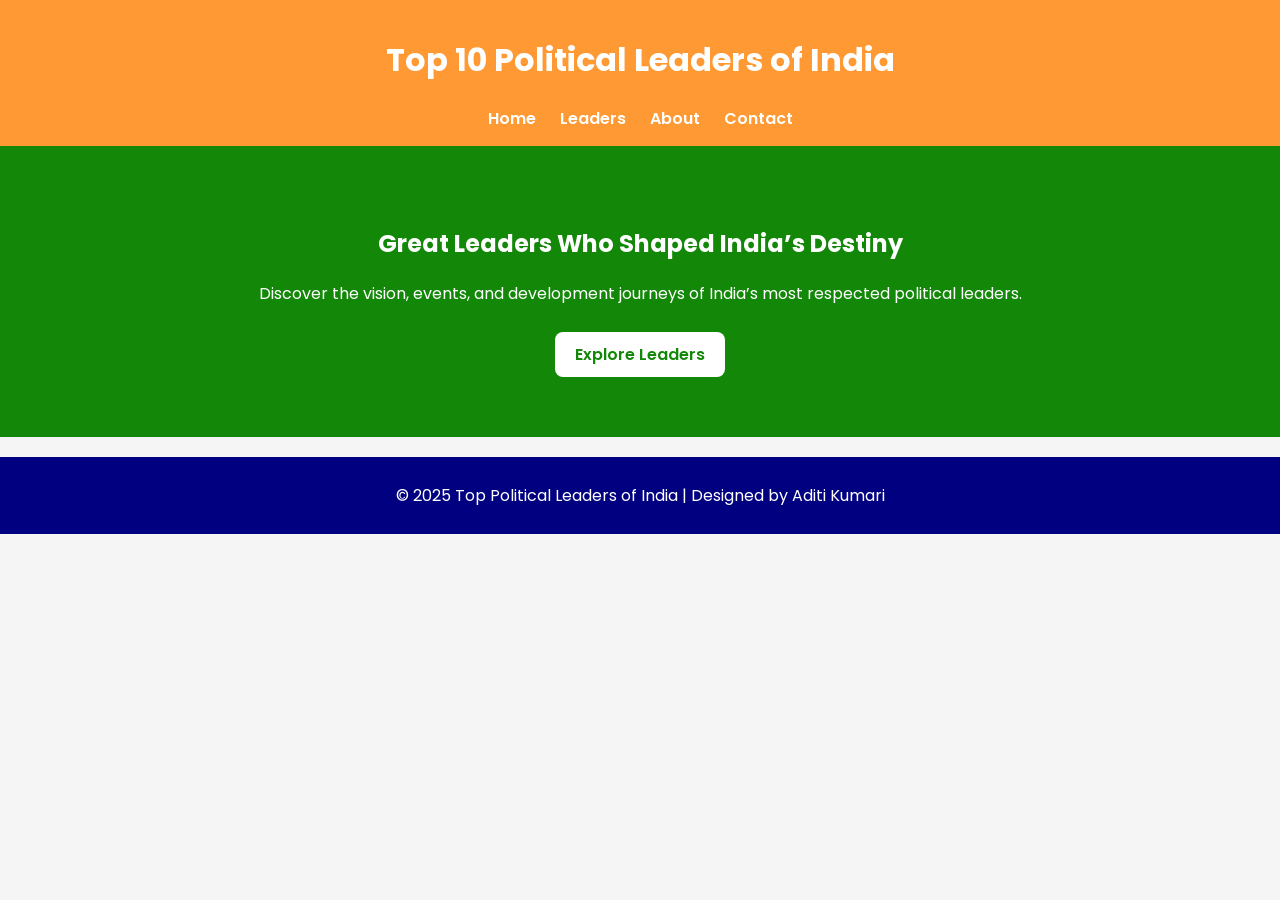
==== index.html @ ae724220 "Initial commit" ====
<!DOCTYPE html>
<html lang="en">
<head>
  <meta charset="UTF-8" />
  <meta name="viewport" content="width=device-width, initial-scale=1.0" />
  <title>Top 10 Political Leaders of India</title>
  <link rel="stylesheet" href="css/style.css" />
  <link rel="preconnect" href="https://fonts.googleapis.com">
  <link rel="preconnect" href="https://fonts.gstatic.com" crossorigin>
  <link href="https://fonts.googleapis.com/css2?family=Poppins:wght@400;600;700&display=swap" rel="stylesheet">
</head>
<body>
  <header>
    <h1>Top 10 Political Leaders of India</h1>
    <nav>
      <a href="index.html">Home</a>
      <a href="leaders.html">Leaders</a>
      <a href="about.html">About</a>
      <a href="contact.html">Contact</a>
    </nav>
  </header>

  <section class="hero">
    <h2>Great Leaders Who Shaped India’s Destiny</h2>
    <p>Discover the vision, events, and development journeys of India’s most respected political leaders.</p>
    <a href="leaders.html" class="btn">Explore Leaders</a>
  </section>

  <footer>
    <p>© 2025 Top Political Leaders of India | Designed by Aditi Kumari</p>
  </footer>
</body>
</html>
---- css/style.css ----
/* Google Font */
@import url('https://fonts.googleapis.com/css2?family=Poppins:wght@400;600;700&display=swap');

body {
  font-family: 'Poppins', Arial, sans-serif;
  margin: 0;
  background: #f5f5f5;
  color: #333;
}

header {
  background: #ff9933;
  color: white;
  padding: 15px;
  text-align: center;
}

nav a {
  color: white;
  margin: 0 10px;
  text-decoration: none;
  font-weight: 600;
  transition: opacity 0.3s ease;
}

nav a:hover {
  opacity: 0.8;
}

.hero {
  text-align: center;
  padding: 60px 20px;
  background: #138808;
  color: white;
}

.btn {
  display: inline-block;
  background: #fff;
  color: #138808;
  padding: 10px 20px;
  text-decoration: none;
  border-radius: 8px;
  margin-top: 10px;
  font-weight: 600;
  border: none;
  cursor: pointer;
  transition: transform 0.3s ease, box-shadow 0.3s ease;
}

.btn:hover {
  transform: translateY(-2px);
  box-shadow: 0 4px 8px rgba(0, 0, 0, 0.1);
}

/* --- New Filter/Search Bar Styles --- */
.controls-container {
  padding: 20px;
  display: flex;
  flex-wrap: wrap;
  justify-content: center;
  align-items: center;
  gap: 20px;
  background-color: #eee;
}

#searchBar {
  padding: 10px 15px;
  border: 1px solid #ccc;
  border-radius: 8px;
  font-size: 1rem;
  width: 300px;
  max-width: 100%;
}

.filter-nav {
  display: flex;
  gap: 10px;
}

.filter-btn {
  padding: 10px 15px;
  font-size: 0.9rem;
  font-weight: 600;
  background: #fff;
  color: #555;
  border: 1px solid #ccc;
  border-radius: 8px;
  cursor: pointer;
  transition: background-color 0.3s ease, color 0.3s ease;
}

.filter-btn:hover {
  background: #f0f0f0;
}

.filter-btn.active {
  background: #138808;
  color: white;
  border-color: #138808;
}

/* --- Grid & Card Styles --- */
.leaders-grid {
  display: grid;
  grid-template-columns: repeat(auto-fit, minmax(240px, 1fr));
  gap: 20px;
  padding: 20px;
}

.leader-card {
  background: white;
  padding: 10px;
  border-radius: 10px;
  text-align: center;
  box-shadow: 0 2px 5px rgba(0, 0, 0, 0.1);
  transition: transform 0.3s ease, box-shadow 0.3s ease;
}

.leader-card:hover {
  transform: translateY(-5px) scale(1.02);
  box-shadow: 0 8px 15px rgba(0, 0, 0, 0.15);
}

.leader-card img {
  width: 100%;
  height: 200px;
  border-radius: 10px;
  object-fit: contain; /* This is the fix for the image display */
  background-color: #f9f9f9; /* Optional: Adds a light background */
}

.leader-card h3 {
  color: #333;
}

.leader-card p {
  color: #666;
  font-size: 0.9rem;
}

/* --- New Modal Styles --- */
.modal-overlay {
  position: fixed;
  top: 0;
  left: 0;
  width: 100%;
  height: 100%;
  background: rgba(0, 0, 0, 0.7);
  display: none; /* Hidden by default */
  justify-content: center;
  align-items: center;
  z-index: 1000;
  padding: 20px;
  box-sizing: border-box;
}

.modal-overlay.active {
  display: flex; /* Shown when active */
}

.modal-content {
  background: white;
  padding: 30px;
  border-radius: 10px;
  width: 100%;
  max-width: 600px;
  max-height: 90vh;
  overflow-y: auto;
  position: relative;
  box-shadow: 0 10px 30px rgba(0, 0, 0, 0.2);
}

.modal-close {
  position: absolute;
  top: 15px;
  right: 15px;
  font-size: 2rem;
  color: #aaa;
  background: none;
  border: none;
  cursor: pointer;
  line-height: 1;
}

#modalBody img {
  width: 200px;
  height: 200px;
  border-radius: 10px;
  object-fit: cover; 
  float: right;
  margin-left: 20px;
  margin-bottom: 10px;
}

#modalBody h2 {
  margin-top: 0;
  color: #138808;
}

#modalBody h3 {
  margin-top: 20px;
  border-bottom: 2px solid #f0f0f0;
  padding-bottom: 5px;
}

#modalBody ul {
  padding-left: 20px;
  line-height: 1.6;
}

/* --- Other Pages --- */
.about, .contact {
  max-width: 800px;
  margin: 20px auto;
  padding: 20px;
  background: white;
  border-radius: 8px;
  box-shadow: 0 2px 5px rgba(0,0,0,0.1);
}

/* Contact Form */
.contact form {
  display: flex;
  flex-direction: column;
  gap: 15px;
}
.contact label {
  font-weight: 600;
}
.contact input, .contact textarea {
  padding: 10px;
  border: 1px solid #ccc;
  border-radius: 5px;
  font-family: 'Poppins', sans-serif;
  font-size: 1rem;
}
.contact button {
  padding: 12px;
  font-size: 1.1rem;
  background: #138808;
  color: white;
  border: none;
  border-radius: 8px;
  cursor: pointer;
  transition: background-color 0.3s ease;
}
.contact button:hover {
  background: #106c07;
}


/* Footer */
footer {
  background: #000080;
  color: white;
  text-align: center;
  padding: 10px;
  margin-top: 20px;
}

/* --- New Modal Detail Styles --- */

/* Rename old modal image class to be specific */
#modalBody .modal-portrait {
  width: 200px;
  height: 200px;
  border-radius: 10px;
  object-fit: cover;
  float: right;
  margin-left: 20px;
  margin-bottom: 10px;
}

/* Style for the new bio */
.bio {
  font-size: 0.95rem;
  line-height: 1.6;
  margin: 15px 0;
  font-style: italic;
  color: #555;
}

/* Style for the new quote */
.quote {
  font-size: 1.1rem;
  font-weight: 600;
  font-style: italic;
  color: #138808; /* Use theme color */
  border-left: 4px solid #ff9933; /* Use theme color */
  padding-left: 15px;
  margin: 20px 0;
}

/* Style for the new "Read More" button */
.wiki-btn {
  background-color: #555;
  color: white;
  margin-top: 20px;
}
.wiki-btn:hover {
  background-color: #333;
}

/* Styles for the new Event List */
.event-list {
  list-style-type: none;
  padding-left: 0;
}

.event-item {
  display: flex;
  align-items: center;
  gap: 15px;
  margin-bottom: 15px;
  background: #f9f9f9;
  border-radius: 8px;
  padding: 10px;
}

.event-item .event-image {
  width: 100px;
  height: 75px;
  object-fit: cover;
  border-radius: 5px;
  flex-shrink: 0; /* Prevents image from shrinking */
}

.event-item p {
  margin: 0;
  font-size: 0.9rem;
  line-height: 1.4;
}
/* --- New Event Link Styles --- */

.event-link {
  text-decoration: none; /* Removes the underline */
  color: inherit; /* Makes the text use the default color */
  display: block; /* Makes the link take up the full width */
  border-radius: 8px; /* Matches the event-item radius */
  transition: background-color 0.3s ease;
}

.event-link:hover .event-item {
  background-color: #e9e9e9; /* Adds a hover effect */
  box-shadow: 0 2px 4px rgba(0,0,0,0.1);
}
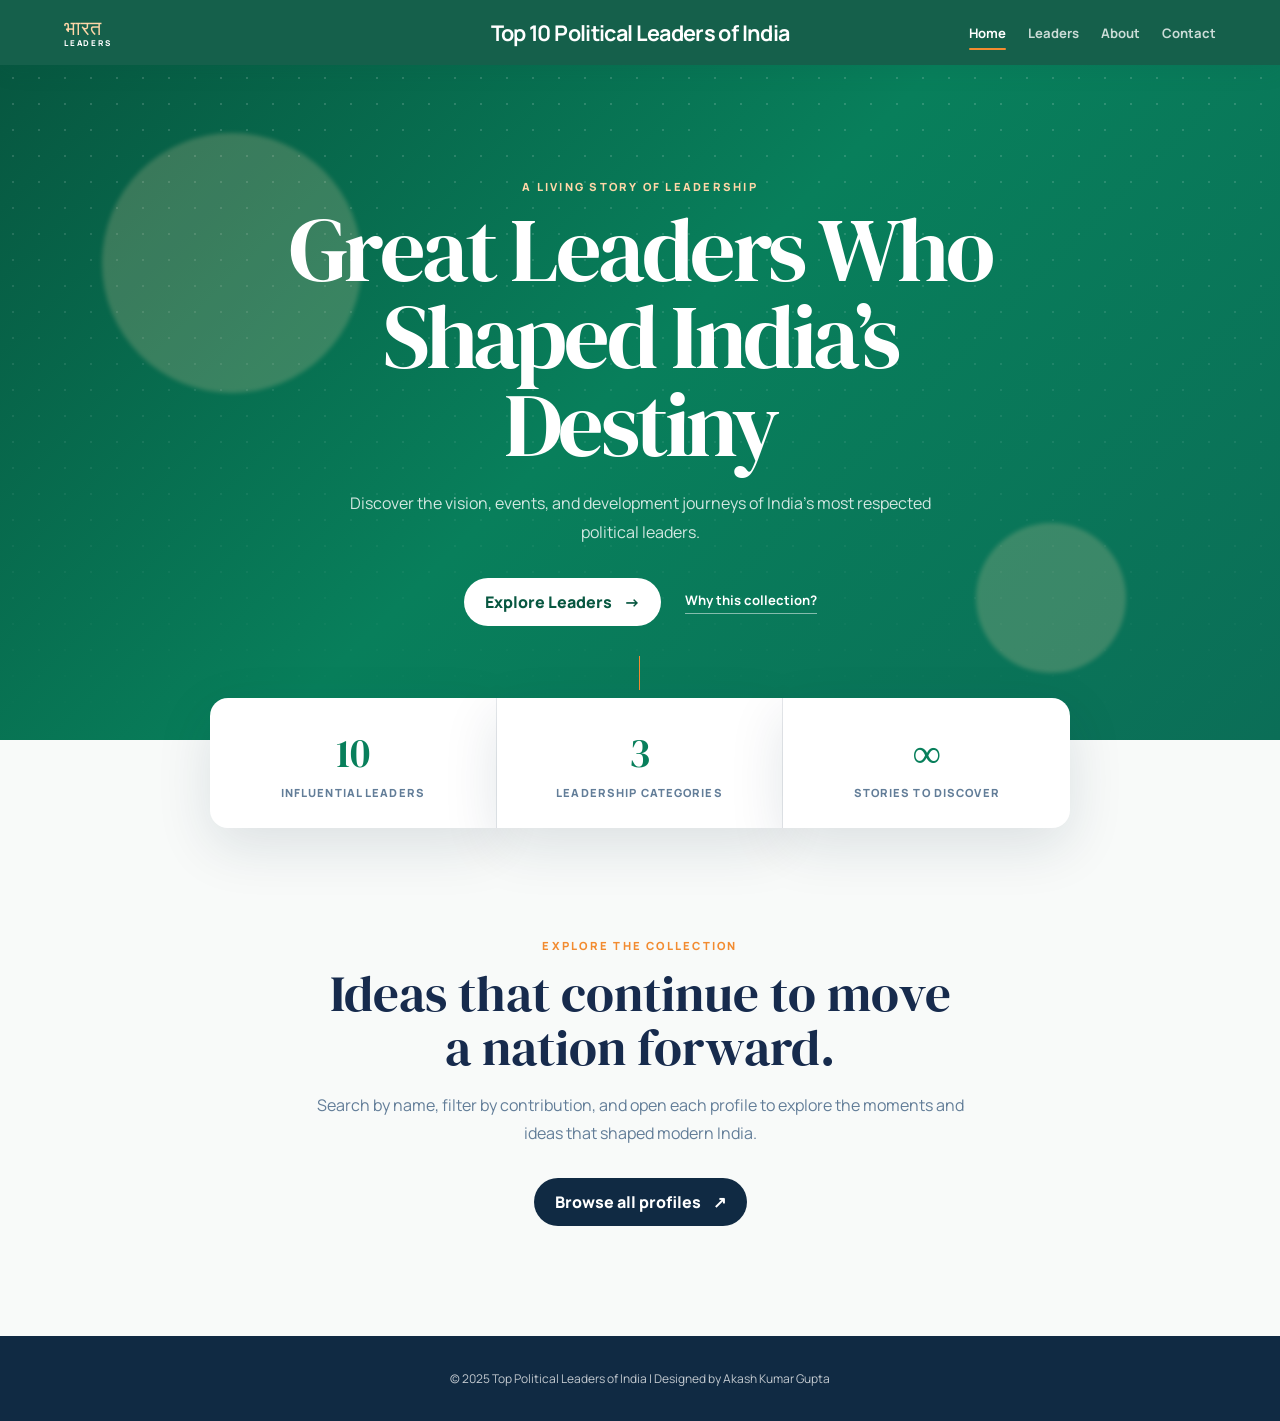
==== commit 38799f51: "Enhance leaders website experience Co-authored-by: Copilot <223556219+Copilot@users.noreply.github.c" ====
--- a/index.html
+++ b/index.html
@@ -9,11 +9,12 @@
   <link rel="preconnect" href="https://fonts.gstatic.com" crossorigin>
   <link href="https://fonts.googleapis.com/css2?family=Poppins:wght@400;600;700&display=swap" rel="stylesheet">
 </head>
-<body>
-  <header>
+<body class="home-page">
+  <header class="site-header">
+    <div class="brand-mark"><span>भारत</span><small>LEADERS</small></div>
     <h1>Top 10 Political Leaders of India</h1>
     <nav>
-      <a href="index.html">Home</a>
+      <a href="index.html" class="active">Home</a>
       <a href="leaders.html">Leaders</a>
       <a href="about.html">About</a>
       <a href="contact.html">Contact</a>
@@ -21,13 +22,35 @@
   </header>
 
   <section class="hero">
+    <div class="hero-orb hero-orb-one"></div>
+    <div class="hero-orb hero-orb-two"></div>
+    <div class="hero-content">
+      <p class="eyebrow">A living story of leadership</p>
     <h2>Great Leaders Who Shaped India’s Destiny</h2>
     <p>Discover the vision, events, and development journeys of India’s most respected political leaders.</p>
-    <a href="leaders.html" class="btn">Explore Leaders</a>
+      <div class="hero-actions">
+        <a href="leaders.html" class="btn btn-primary">Explore Leaders <span>→</span></a>
+        <a href="about.html" class="text-link">Why this collection?</a>
+      </div>
+    </div>
+    <div class="scroll-indicator" aria-hidden="true"><span></span>Scroll to explore</div>
+  </section>
+
+  <section class="home-highlights">
+    <div class="stat-card"><strong>10</strong><span>Influential leaders</span></div>
+    <div class="stat-card"><strong>3</strong><span>Leadership categories</span></div>
+    <div class="stat-card"><strong>∞</strong><span>Stories to discover</span></div>
+  </section>
+
+  <section class="home-intro">
+    <p class="eyebrow">Explore the collection</p>
+    <h2>Ideas that continue to move a nation forward.</h2>
+    <p>Search by name, filter by contribution, and open each profile to explore the moments and ideas that shaped modern India.</p>
+    <a href="leaders.html" class="btn btn-dark">Browse all profiles <span>↗</span></a>
   </section>
 
   <footer>
-    <p>© 2025 Top Political Leaders of India | Designed by Aditi Kumari</p>
+    <p>© 2025 Top Political Leaders of India | Designed by Akash Kumar Gupta</p>
   </footer>
 </body>
 </html>
--- a/css/style.css
+++ b/css/style.css
@@ -1,347 +1,191 @@
-/* Google Font */
-@import url('https://fonts.googleapis.com/css2?family=Poppins:wght@400;600;700&display=swap');
+@import url('https://fonts.googleapis.com/css2?family=DM+Serif+Display&family=Manrope:wght@400;500;600;700;800&display=swap');
 
-body {
-  font-family: 'Poppins', Arial, sans-serif;
-  margin: 0;
-  background: #f5f5f5;
-  color: #333;
+:root {
+  --saffron: #f28b30;
+  --green: #087f5b;
+  --deep-green: #075740;
+  --navy: #102a43;
+  --ink: #172b4d;
+  --muted: #627d98;
+  --paper: #f8faf9;
+  --line: rgba(16, 42, 67, .1);
+  --shadow: 0 18px 55px rgba(16, 42, 67, .12);
 }
 
-header {
-  background: #ff9933;
+* { box-sizing: border-box; }
+html { scroll-behavior: smooth; }
+body {
+  margin: 0;
+  min-height: 100vh;
+  font-family: 'Manrope', Arial, sans-serif;
+  color: var(--ink);
+  background: var(--paper);
+}
+body::selection { background: var(--saffron); color: white; }
+
+.site-header {
+  position: sticky;
+  top: 0;
+  z-index: 20;
+  display: grid;
+  grid-template-columns: 1fr auto 1fr;
+  align-items: center;
+  gap: 24px;
+  padding: 18px clamp(20px, 5vw, 72px);
   color: white;
-  padding: 15px;
-  text-align: center;
+  background: rgba(7, 87, 64, .94);
+  box-shadow: 0 4px 24px rgba(7, 87, 64, .12);
+  backdrop-filter: blur(12px);
 }
-
-nav a {
-  color: white;
-  margin: 0 10px;
+.site-header h1 { margin: 0; text-align: center; font-size: clamp(1rem, 2vw, 1.35rem); letter-spacing: -.03em; }
+.site-header nav { display: flex; justify-content: flex-end; gap: 22px; }
+.site-header nav a {
+  position: relative;
+  color: rgba(255,255,255,.78);
   text-decoration: none;
-  font-weight: 600;
-  transition: opacity 0.3s ease;
+  font-weight: 700;
+  font-size: .82rem;
+  transition: color .25s ease;
 }
-
-nav a:hover {
-  opacity: 0.8;
+.site-header nav a:hover, .site-header nav a.active { color: white; }
+.site-header nav a.active::after {
+  content: '';
+  position: absolute;
+  height: 2px;
+  left: 0; right: 0; bottom: -8px;
+  background: var(--saffron);
+  border-radius: 99px;
 }
+.brand-mark { display: flex; flex-direction: column; gap: 1px; width: max-content; line-height: 1; }
+.brand-mark span { font-family: 'DM Serif Display', serif; font-size: 1.25rem; color: #ffd7a8; }
+.brand-mark small { font-size: .5rem; letter-spacing: .22em; font-weight: 800; }
 
 .hero {
-  text-align: center;
-  padding: 60px 20px;
-  background: #138808;
-  color: white;
-}
-
-.btn {
-  display: inline-block;
-  background: #fff;
-  color: #138808;
-  padding: 10px 20px;
-  text-decoration: none;
-  border-radius: 8px;
-  margin-top: 10px;
-  font-weight: 600;
-  border: none;
-  cursor: pointer;
-  transition: transform 0.3s ease, box-shadow 0.3s ease;
-}
-
-.btn:hover {
-  transform: translateY(-2px);
-  box-shadow: 0 4px 8px rgba(0, 0, 0, 0.1);
-}
-
-/* --- New Filter/Search Bar Styles --- */
-.controls-container {
-  padding: 20px;
-  display: flex;
-  flex-wrap: wrap;
-  justify-content: center;
-  align-items: center;
-  gap: 20px;
-  background-color: #eee;
-}
-
-#searchBar {
-  padding: 10px 15px;
-  border: 1px solid #ccc;
-  border-radius: 8px;
-  font-size: 1rem;
-  width: 300px;
-  max-width: 100%;
-}
-
-.filter-nav {
-  display: flex;
-  gap: 10px;
-}
-
-.filter-btn {
-  padding: 10px 15px;
-  font-size: 0.9rem;
-  font-weight: 600;
-  background: #fff;
-  color: #555;
-  border: 1px solid #ccc;
-  border-radius: 8px;
-  cursor: pointer;
-  transition: background-color 0.3s ease, color 0.3s ease;
-}
-
-.filter-btn:hover {
-  background: #f0f0f0;
-}
-
-.filter-btn.active {
-  background: #138808;
-  color: white;
-  border-color: #138808;
-}
-
-/* --- Grid & Card Styles --- */
-.leaders-grid {
+  position: relative;
+  min-height: min(680px, 75vh);
   display: grid;
-  grid-template-columns: repeat(auto-fit, minmax(240px, 1fr));
-  gap: 20px;
-  padding: 20px;
-}
-
-.leader-card {
-  background: white;
-  padding: 10px;
-  border-radius: 10px;
-  text-align: center;
-  box-shadow: 0 2px 5px rgba(0, 0, 0, 0.1);
-  transition: transform 0.3s ease, box-shadow 0.3s ease;
-}
-
-.leader-card:hover {
-  transform: translateY(-5px) scale(1.02);
-  box-shadow: 0 8px 15px rgba(0, 0, 0, 0.15);
-}
-
-.leader-card img {
-  width: 100%;
-  height: 200px;
-  border-radius: 10px;
-  object-fit: contain; /* This is the fix for the image display */
-  background-color: #f9f9f9; /* Optional: Adds a light background */
-}
-
-.leader-card h3 {
-  color: #333;
-}
-
-.leader-card p {
-  color: #666;
-  font-size: 0.9rem;
-}
-
-/* --- New Modal Styles --- */
-.modal-overlay {
-  position: fixed;
-  top: 0;
-  left: 0;
-  width: 100%;
-  height: 100%;
-  background: rgba(0, 0, 0, 0.7);
-  display: none; /* Hidden by default */
-  justify-content: center;
-  align-items: center;
-  z-index: 1000;
-  padding: 20px;
-  box-sizing: border-box;
-}
-
-.modal-overlay.active {
-  display: flex; /* Shown when active */
-}
-
-.modal-content {
-  background: white;
-  padding: 30px;
-  border-radius: 10px;
-  width: 100%;
-  max-width: 600px;
-  max-height: 90vh;
-  overflow-y: auto;
-  position: relative;
-  box-shadow: 0 10px 30px rgba(0, 0, 0, 0.2);
-}
-
-.modal-close {
-  position: absolute;
-  top: 15px;
-  right: 15px;
-  font-size: 2rem;
-  color: #aaa;
-  background: none;
-  border: none;
-  cursor: pointer;
-  line-height: 1;
-}
-
-#modalBody img {
-  width: 200px;
-  height: 200px;
-  border-radius: 10px;
-  object-fit: cover; 
-  float: right;
-  margin-left: 20px;
-  margin-bottom: 10px;
-}
-
-#modalBody h2 {
-  margin-top: 0;
-  color: #138808;
-}
-
-#modalBody h3 {
-  margin-top: 20px;
-  border-bottom: 2px solid #f0f0f0;
-  padding-bottom: 5px;
-}
-
-#modalBody ul {
-  padding-left: 20px;
-  line-height: 1.6;
-}
-
-/* --- Other Pages --- */
-.about, .contact {
-  max-width: 800px;
-  margin: 20px auto;
-  padding: 20px;
-  background: white;
-  border-radius: 8px;
-  box-shadow: 0 2px 5px rgba(0,0,0,0.1);
-}
-
-/* Contact Form */
-.contact form {
-  display: flex;
-  flex-direction: column;
-  gap: 15px;
-}
-.contact label {
-  font-weight: 600;
-}
-.contact input, .contact textarea {
-  padding: 10px;
-  border: 1px solid #ccc;
-  border-radius: 5px;
-  font-family: 'Poppins', sans-serif;
-  font-size: 1rem;
-}
-.contact button {
-  padding: 12px;
-  font-size: 1.1rem;
-  background: #138808;
-  color: white;
-  border: none;
-  border-radius: 8px;
-  cursor: pointer;
-  transition: background-color 0.3s ease;
-}
-.contact button:hover {
-  background: #106c07;
-}
-
-
-/* Footer */
-footer {
-  background: #000080;
+  place-items: center;
+  overflow: hidden;
+  padding: 80px 20px;
   color: white;
   text-align: center;
-  padding: 10px;
-  margin-top: 20px;
+  background: linear-gradient(135deg, #075740 0%, #087f5b 48%, #0b6e57 100%);
 }
+.hero::before {
+  content: '';
+  position: absolute;
+  inset: 0;
+  opacity: .16;
+  background-image: radial-gradient(#fff 1px, transparent 1px);
+  background-size: 26px 26px;
+  mask-image: linear-gradient(to bottom, black, transparent);
+}
+.hero-content { position: relative; max-width: 850px; animation: rise-in .9s both ease-out; }
+.hero h2 { max-width: 780px; margin: 12px auto 20px; font-family: 'DM Serif Display', Georgia, serif; font-size: clamp(3rem, 7vw, 6.8rem); font-weight: 400; line-height: .98; letter-spacing: -.04em; }
+.hero-content > p:not(.eyebrow) { max-width: 600px; margin: auto; color: rgba(255,255,255,.82); line-height: 1.8; }
+.eyebrow { margin: 0; color: var(--saffron); text-transform: uppercase; letter-spacing: .2em; font-size: .7rem; font-weight: 800; }
+.hero .eyebrow { color: #ffd7a8; }
+.hero-actions { display: flex; justify-content: center; align-items: center; gap: 24px; margin-top: 32px; }
+.hero-orb { position: absolute; border-radius: 50%; filter: blur(2px); opacity: .2; background: #ffd7a8; animation: drift 8s ease-in-out infinite alternate; }
+.hero-orb-one { width: 260px; height: 260px; top: 10%; left: 8%; }
+.hero-orb-two { width: 150px; height: 150px; right: 12%; bottom: 10%; animation-delay: -3s; }
+.scroll-indicator { position: absolute; bottom: 28px; display: flex; flex-direction: column; gap: 8px; align-items: center; color: rgba(255,255,255,.65); font-size: .65rem; letter-spacing: .14em; text-transform: uppercase; }
+.scroll-indicator span { width: 1px; height: 34px; background: var(--saffron); animation: pulse-line 1.6s infinite; }
 
-/* --- New Modal Detail Styles --- */
+.btn { display: inline-flex; align-items: center; gap: 12px; border: 0; border-radius: 99px; padding: 13px 21px; font: inherit; font-weight: 800; text-decoration: none; cursor: pointer; transition: transform .25s ease, box-shadow .25s ease, background .25s ease; }
+.btn:hover { transform: translateY(-3px); box-shadow: 0 12px 24px rgba(0,0,0,.15); }
+.btn-primary { color: var(--deep-green); background: #fff; }
+.btn-dark { color: white; background: var(--navy); }
+.text-link { color: white; font-size: .82rem; font-weight: 700; text-decoration: none; border-bottom: 1px solid rgba(255,255,255,.5); padding-bottom: 4px; }
 
-/* Rename old modal image class to be specific */
-#modalBody .modal-portrait {
-  width: 200px;
-  height: 200px;
-  border-radius: 10px;
-  object-fit: cover;
-  float: right;
-  margin-left: 20px;
-  margin-bottom: 10px;
+.home-highlights { position: relative; display: grid; grid-template-columns: repeat(3, 1fr); max-width: 900px; margin: -42px auto 0; padding: 0 20px; z-index: 2; }
+.stat-card { padding: 28px; text-align: center; background: white; border-right: 1px solid var(--line); box-shadow: var(--shadow); }
+.stat-card:first-child { border-radius: 18px 0 0 18px; }
+.stat-card:last-child { border-radius: 0 18px 18px 0; border: 0; }
+.stat-card strong { display: block; color: var(--green); font-family: 'DM Serif Display', serif; font-size: 2.5rem; font-weight: 400; }
+.stat-card span { display: block; margin-top: 5px; color: var(--muted); font-size: .7rem; font-weight: 800; text-transform: uppercase; letter-spacing: .1em; }
+.home-intro { max-width: 700px; margin: 110px auto; padding: 0 24px; text-align: center; }
+.home-intro h2 { margin: 14px 0; font-family: 'DM Serif Display', serif; font-size: clamp(2rem, 4vw, 3.4rem); line-height: 1.05; font-weight: 400; }
+.home-intro > p:not(.eyebrow) { color: var(--muted); line-height: 1.8; }
+.home-intro .btn { margin-top: 14px; }
+
+.page-heading { max-width: 1100px; margin: 0 auto; padding: 70px 24px 36px; }
+.page-heading h2 { margin: 10px 0; font-family: 'DM Serif Display', serif; font-size: clamp(2.7rem, 5vw, 4.6rem); font-weight: 400; line-height: 1; }
+.page-heading > p:last-child { color: var(--muted); }
+.controls-container { display: flex; flex-wrap: wrap; gap: 15px; align-items: center; padding: 20px max(24px, calc((100% - 1100px) / 2)); background: white; border-top: 1px solid var(--line); border-bottom: 1px solid var(--line); }
+.search-wrap { position: relative; flex: 1 1 270px; }
+.search-wrap > span { position: absolute; top: 8px; left: 14px; color: var(--green); font-size: 1.6rem; }
+#searchBar { width: 100%; padding: 14px 42px; border: 1px solid var(--line); border-radius: 99px; outline: none; color: var(--ink); font: inherit; transition: border .2s, box-shadow .2s; }
+#searchBar:focus { border-color: var(--green); box-shadow: 0 0 0 4px rgba(8,127,91,.12); }
+.clear-search { position: absolute; top: 7px; right: 9px; width: 30px; height: 30px; border: 0; border-radius: 50%; background: transparent; color: var(--muted); font-size: 1.25rem; cursor: pointer; }
+.filter-nav { display: flex; gap: 8px; overflow-x: auto; }
+.filter-btn, .favorites-toggle { border: 1px solid var(--line); border-radius: 99px; padding: 11px 14px; background: white; color: var(--muted); font: inherit; font-size: .73rem; font-weight: 800; white-space: nowrap; cursor: pointer; transition: all .2s ease; }
+.filter-btn:hover, .favorites-toggle:hover { border-color: var(--green); color: var(--green); }
+.filter-btn.active, .favorites-toggle.active { color: white; background: var(--green); border-color: var(--green); }
+.list-options { display: flex; align-items: center; gap: 8px; margin-left: auto; }
+.list-options label { color: var(--muted); font-size: .7rem; font-weight: 800; }
+#sortSelect { padding: 10px 28px 10px 12px; border: 1px solid var(--line); border-radius: 99px; color: var(--ink); background: white; font: inherit; font-size: .72rem; }
+.results-bar { display: flex; justify-content: space-between; max-width: 1100px; margin: 28px auto 0; padding: 0 24px; color: var(--muted); font-size: .75rem; font-weight: 700; }
+#resetFilters { border: 0; color: var(--green); background: none; font: inherit; cursor: pointer; }
+.leaders-grid { display: grid; grid-template-columns: repeat(auto-fit, minmax(230px, 1fr)); gap: 22px; max-width: 1100px; margin: 0 auto; padding: 22px 24px 80px; }
+.leader-card { position: relative; overflow: hidden; padding: 12px 12px 20px; border: 1px solid var(--line); border-radius: 18px; background: white; box-shadow: 0 8px 30px rgba(16,42,67,.05); text-align: center; animation: card-in .5s both ease-out; transition: transform .3s ease, box-shadow .3s ease; }
+.leader-card:hover { transform: translateY(-8px); box-shadow: var(--shadow); }
+.leader-card img { width: 100%; height: 245px; border-radius: 12px; object-fit: cover; background: #f2f5f3; transition: transform .5s ease; }
+.leader-card:hover img { transform: scale(1.04); }
+.leader-card h3 { margin: 18px 0 5px; color: var(--ink); font-family: 'DM Serif Display', serif; font-size: 1.45rem; font-weight: 400; }
+.leader-card p { margin: 0; color: var(--muted); font-size: .75rem; }
+.category-badge { display: inline-block; margin-top: 11px; padding: 5px 9px; border-radius: 99px; color: var(--green); background: #e6f5ef; font-size: .62rem; font-weight: 800; }
+.leader-card .btn { margin-top: 16px; padding: 10px 15px; color: white; background: var(--green); font-size: .72rem; }
+.favorite-btn { position: absolute; top: 22px; right: 22px; width: 35px; height: 35px; border: 0; border-radius: 50%; color: white; background: rgba(16,42,67,.7); font-size: 1.2rem; cursor: pointer; transition: transform .2s, background .2s; }
+.favorite-btn:hover, .favorite-btn.active { color: #ffcf70; background: var(--navy); transform: scale(1.12); }
+
+.modal-overlay { position: fixed; inset: 0; display: none; justify-content: center; align-items: center; z-index: 1000; padding: 20px; background: rgba(7,28,39,.78); backdrop-filter: blur(8px); }
+.modal-overlay.active { display: flex; animation: fade-in .25s both; }
+.modal-content { width: 100%; max-width: 680px; max-height: 90vh; overflow-y: auto; padding: 34px; border-radius: 22px; background: white; box-shadow: 0 24px 80px rgba(0,0,0,.3); animation: modal-in .35s both cubic-bezier(.2,.8,.2,1); }
+.modal-close { float: right; border: 0; color: var(--muted); background: none; font-size: 2rem; cursor: pointer; }
+#modalBody .modal-portrait { float: right; width: 185px; height: 185px; margin: 0 0 15px 22px; border-radius: 15px; object-fit: cover; }
+#modalBody h2 { margin: 0; color: var(--green); font-family: 'DM Serif Display', serif; font-size: 2.5rem; font-weight: 400; }
+#modalBody h3 { clear: both; margin-top: 28px; padding-bottom: 8px; border-bottom: 2px solid #edf2ef; }
+.bio { color: var(--muted); line-height: 1.7; }
+.quote { margin: 22px 0; padding-left: 16px; border-left: 3px solid var(--saffron); color: var(--green); font-size: 1.05rem; font-style: italic; }
+.event-list { padding: 0; list-style: none; }
+.event-link { color: inherit; text-decoration: none; }
+.event-item { display: flex; align-items: center; gap: 14px; margin-bottom: 10px; padding: 9px; border-radius: 12px; background: #f6f9f7; transition: transform .2s, background .2s; }
+.event-item:hover { transform: translateX(4px); background: #e9f4ef; }
+.event-item p { margin: 0; font-size: .82rem; font-weight: 700; }
+.event-image { width: 55px; height: 55px; border-radius: 8px; object-fit: cover; }
+.wiki-btn { margin-top: 18px; color: white; background: var(--navy); }
+
+.about, .contact { max-width: 800px; margin: 70px auto; padding: 34px; border: 1px solid var(--line); border-radius: 18px; background: white; box-shadow: var(--shadow); line-height: 1.8; }
+.contact form { display: flex; flex-direction: column; gap: 12px; }
+.contact label { font-weight: 800; font-size: .8rem; }
+.contact input, .contact textarea { padding: 13px; border: 1px solid var(--line); border-radius: 10px; font: inherit; }
+.contact button { border: 0; border-radius: 99px; padding: 13px; color: white; background: var(--green); font: inherit; font-weight: 800; cursor: pointer; }
+footer { margin-top: auto; padding: 22px; color: rgba(255,255,255,.75); background: var(--navy); text-align: center; font-size: .75rem; }
+
+@keyframes rise-in { from { opacity: 0; transform: translateY(24px); } to { opacity: 1; transform: translateY(0); } }
+@keyframes card-in { from { opacity: 0; transform: translateY(16px); } to { opacity: 1; transform: translateY(0); } }
+@keyframes fade-in { from { opacity: 0; } to { opacity: 1; } }
+@keyframes modal-in { from { opacity: 0; transform: translateY(25px) scale(.97); } to { opacity: 1; transform: translateY(0) scale(1); } }
+@keyframes drift { from { transform: translate(0, 0) scale(1); } to { transform: translate(28px, 20px) scale(1.12); } }
+@keyframes pulse-line { 50% { opacity: .25; transform: scaleY(.65); } }
+
+@media (max-width: 760px) {
+  .site-header { grid-template-columns: 1fr auto; gap: 12px; }
+  .site-header h1 { display: none; }
+  .site-header nav { grid-column: 1 / -1; justify-content: center; order: 3; gap: 18px; }
+  .site-header nav a { font-size: .72rem; }
+  .hero { min-height: 620px; }
+  .hero-actions { flex-direction: column; gap: 18px; }
+  .home-highlights { grid-template-columns: 1fr; margin-top: -20px; }
+  .stat-card, .stat-card:first-child, .stat-card:last-child { border-radius: 0; border-bottom: 1px solid var(--line); }
+  .stat-card:first-child { border-radius: 18px 18px 0 0; }
+  .stat-card:last-child { border-radius: 0 0 18px 18px; }
+  .controls-container { align-items: stretch; }
+  .filter-nav { order: 2; width: 100%; }
+  .list-options { width: 100%; margin-left: 0; justify-content: space-between; }
+  #modalBody .modal-portrait { float: none; width: 100%; height: 220px; margin: 0 0 18px; }
 }
-
-/* Style for the new bio */
-.bio {
-  font-size: 0.95rem;
-  line-height: 1.6;
-  margin: 15px 0;
-  font-style: italic;
-  color: #555;
+@media (prefers-reduced-motion: reduce) {
+  *, *::before, *::after { scroll-behavior: auto !important; animation-duration: .01ms !important; transition-duration: .01ms !important; }
 }
-
-/* Style for the new quote */
-.quote {
-  font-size: 1.1rem;
-  font-weight: 600;
-  font-style: italic;
-  color: #138808; /* Use theme color */
-  border-left: 4px solid #ff9933; /* Use theme color */
-  padding-left: 15px;
-  margin: 20px 0;
-}
-
-/* Style for the new "Read More" button */
-.wiki-btn {
-  background-color: #555;
-  color: white;
-  margin-top: 20px;
-}
-.wiki-btn:hover {
-  background-color: #333;
-}
-
-/* Styles for the new Event List */
-.event-list {
-  list-style-type: none;
-  padding-left: 0;
-}
-
-.event-item {
-  display: flex;
-  align-items: center;
-  gap: 15px;
-  margin-bottom: 15px;
-  background: #f9f9f9;
-  border-radius: 8px;
-  padding: 10px;
-}
-
-.event-item .event-image {
-  width: 100px;
-  height: 75px;
-  object-fit: cover;
-  border-radius: 5px;
-  flex-shrink: 0; /* Prevents image from shrinking */
-}
-
-.event-item p {
-  margin: 0;
-  font-size: 0.9rem;
-  line-height: 1.4;
-}
-/* --- New Event Link Styles --- */
-
-.event-link {
-  text-decoration: none; /* Removes the underline */
-  color: inherit; /* Makes the text use the default color */
-  display: block; /* Makes the link take up the full width */
-  border-radius: 8px; /* Matches the event-item radius */
-  transition: background-color 0.3s ease;
-}
-
-.event-link:hover .event-item {
-  background-color: #e9e9e9; /* Adds a hover effect */
-  box-shadow: 0 2px 4px rgba(0,0,0,0.1);
-}
